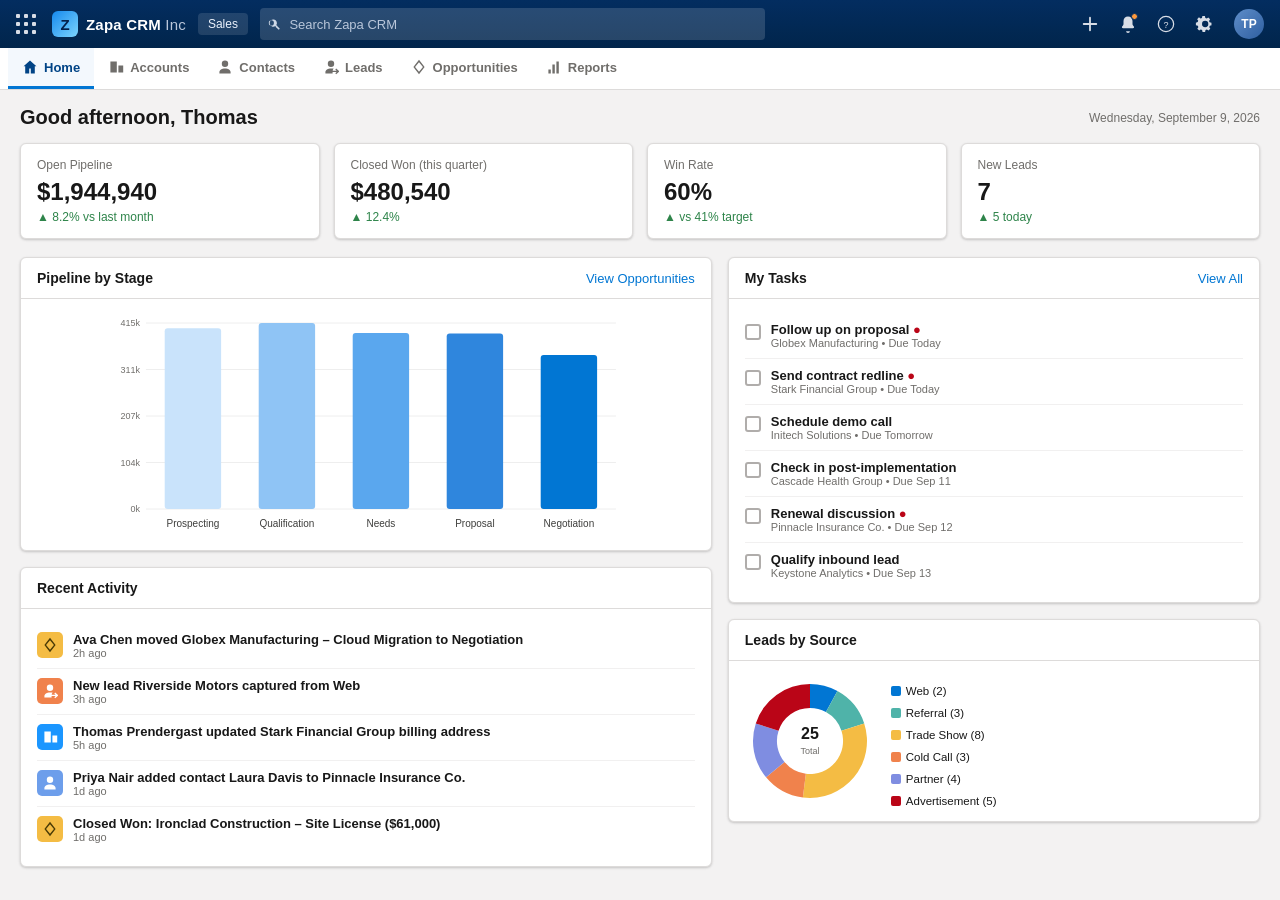
==== zapa-crm/index.html @ eaf77b40 "Add files via upload" ====
<!DOCTYPE html>
<html lang="en">
<head>
<meta charset="UTF-8" />
<meta name="viewport" content="width=device-width, initial-scale=1.0" />
<title>Zapa CRM Inc</title>
<link rel="stylesheet" href="css/styles.css" />
</head>
<body>

<div id="toast-region" class="toast-region"></div>

<div class="app-shell">

  <!-- Global Header -->
  <header class="global-header">
    <button class="icon-btn waffle-btn" id="btn-launcher" title="App Launcher" aria-label="App Launcher">
      <svg viewBox="0 0 20 20" width="20" height="20"><g fill="currentColor">
        <rect x="0" y="0" width="4" height="4" rx="1"/><rect x="8" y="0" width="4" height="4" rx="1"/><rect x="16" y="0" width="4" height="4" rx="1"/>
        <rect x="0" y="8" width="4" height="4" rx="1"/><rect x="8" y="8" width="4" height="4" rx="1"/><rect x="16" y="8" width="4" height="4" rx="1"/>
        <rect x="0" y="16" width="4" height="4" rx="1"/><rect x="8" y="16" width="4" height="4" rx="1"/><rect x="16" y="16" width="4" height="4" rx="1"/>
      </g></svg>
    </button>

    <div class="brand">
      <span class="brand-mark">Z</span>
      <span class="brand-name">Zapa CRM<span class="brand-inc"> Inc</span></span>
    </div>

    <div class="app-name-chip">Sales</div>

    <div class="global-search">
      <svg viewBox="0 0 20 20" width="14" height="14"><path fill="currentColor" d="M13.6 12.2h-.7l-.6-.5a5.4 5.4 0 1 0-1.3 1.3l.5.6v.7L16 18.6 17.6 17l-4-4Zm-8.6 0a3.8 3.8 0 1 1 0-7.6 3.8 3.8 0 0 1 0 7.6Z"/></svg>
      <input type="text" id="global-search-input" placeholder="Search Zapa CRM"/>
    </div>

    <div class="header-spacer"></div>

    <button class="icon-btn" id="btn-new" title="Create New">
      <svg viewBox="0 0 20 20" width="18" height="18"><path fill="currentColor" d="M10 2a1 1 0 0 1 1 1v6h6a1 1 0 1 1 0 2h-6v6a1 1 0 1 1-2 0v-6H3a1 1 0 1 1 0-2h6V3a1 1 0 0 1 1-1Z"/></svg>
    </button>
    <button class="icon-btn" title="Notifications" id="btn-notif">
      <svg viewBox="0 0 20 20" width="18" height="18"><path fill="currentColor" d="M10 1.6c-3 0-5 2.1-5 5v3.3c0 .6-.2 1.2-.6 1.7l-.9 1.2c-.6.8 0 2 1 2h11c1 0 1.6-1.2 1-2l-.9-1.2c-.4-.5-.6-1.1-.6-1.7V6.6c0-2.9-2-5-5-5Z"/><path fill="currentColor" d="M10 20a2.2 2.2 0 0 0 2.2-2H7.8A2.2 2.2 0 0 0 10 20Z"/></svg>
      <span class="notif-dot"></span>
    </button>
    <button class="icon-btn" title="Help">
      <svg viewBox="0 0 20 20" width="18" height="18"><circle cx="10" cy="10" r="8.5" fill="none" stroke="currentColor" stroke-width="1.4"/><text x="10" y="14.5" font-size="10" text-anchor="middle" fill="currentColor" font-family="Arial">?</text></svg>
    </button>
    <button class="icon-btn" title="Setup">
      <svg viewBox="0 0 20 20" width="18" height="18"><path fill="currentColor" d="M17 11.4v-2.8l-2.1-.5a5.9 5.9 0 0 0-.6-1.5l1.2-1.8-2-2-1.8 1.2a5.9 5.9 0 0 0-1.5-.6L9.7 1H6.9l-.5 2.2c-.5.1-1 .3-1.5.6L3.1 2.6l-2 2 1.2 1.8c-.3.5-.5 1-.6 1.5L-.3 8.6v2.8l2.2.5c.1.5.3 1 .6 1.5L1.3 15.2l2 2 1.8-1.2c.5.3 1 .5 1.5.6l.5 2.2h2.8l.5-2.2c.5-.1 1-.3 1.5-.6l1.8 1.2 2-2-1.2-1.8c.3-.5.5-1 .6-1.5l2.2-.5ZM10 13.5a3.5 3.5 0 1 1 0-7 3.5 3.5 0 0 1 0 7Z" transform="translate(1.3,0)"/></svg>
    </button>
    <button class="avatar-btn" id="btn-avatar" title="Thomas Prendergast">
      <span class="avatar-circle">TP</span>
    </button>
  </header>

  <!-- App Launcher Overlay -->
  <div class="launcher-overlay" id="launcher-overlay">
    <div class="launcher-panel">
      <div class="launcher-search">
        <input type="text" placeholder="Search apps and items..."/>
      </div>
      <h3>All Apps</h3>
      <div class="launcher-grid" id="launcher-grid"></div>
    </div>
  </div>

  <!-- Tab Bar -->
  <nav class="tab-bar" id="tab-bar"></nav>

  <!-- Main content -->
  <main class="main-content" id="main-content"></main>
</div>

<!-- Modal root -->
<div class="modal-overlay" id="modal-overlay">
  <div class="modal-panel" id="modal-panel"></div>
</div>

<script src="js/data.js"></script>
<script src="js/charts.js"></script>
<script src="js/app.js"></script>
</body>
</html>
---- zapa-crm/css/styles.css ----
:root {
  --sf-header-bg: #032d60;
  --sf-header-bg-2: #01254b;
  --sf-blue: #0176d3;
  --sf-blue-dark: #014486;
  --sf-blue-light: #eef4fb;
  --sf-bg: #f3f2f2;
  --sf-border: #dddbda;
  --sf-text: #181818;
  --sf-text-secondary: #706e6b;
  --sf-success: #2e844a;
  --sf-success-bg: #e6f5ec;
  --sf-warning: #b26100;
  --sf-warning-bg: #fff4e5;
  --sf-error: #ba0517;
  --sf-error-bg: #fde8e8;
  --sf-card-radius: 6px;
  --shadow-1: 0 1px 3px 0 rgba(0,0,0,.12), 0 1px 2px 0 rgba(0,0,0,.08);
  --shadow-2: 0 2px 6px 0 rgba(0,0,0,.14);
}

* { box-sizing: border-box; }
html, body { height: 100%; }
body {
  margin: 0;
  font-family: -apple-system, "Salesforce Sans", "Segoe UI", Helvetica, Arial, sans-serif;
  color: var(--sf-text);
  background: var(--sf-bg);
  font-size: 13px;
  -webkit-font-smoothing: antialiased;
}
button { font-family: inherit; cursor: pointer; }
a { color: var(--sf-blue); text-decoration: none; cursor: pointer; }
a:hover { text-decoration: underline; }

.app-shell { display: flex; flex-direction: column; height: 100vh; }

/* ============ Global Header ============ */
.global-header {
  height: 48px;
  min-height: 48px;
  background: linear-gradient(180deg, var(--sf-header-bg) 0%, var(--sf-header-bg-2) 100%);
  color: #fff;
  display: flex;
  align-items: center;
  padding: 0 10px;
  gap: 6px;
  z-index: 50;
}
.icon-btn {
  background: transparent;
  border: none;
  color: #d8dde6;
  width: 32px;
  height: 32px;
  border-radius: 4px;
  display: flex;
  align-items: center;
  justify-content: center;
  position: relative;
}
.icon-btn:hover { background: rgba(255,255,255,.12); color: #fff; }
.notif-dot {
  position: absolute; top: 5px; right: 6px;
  width: 7px; height: 7px; border-radius: 50%;
  background: #ff9a3c; border: 1px solid var(--sf-header-bg);
}
.brand { display: flex; align-items: center; gap: 8px; margin-left: 4px; margin-right: 6px; white-space: nowrap; }
.brand-mark {
  width: 26px; height: 26px; border-radius: 6px;
  background: linear-gradient(135deg, #1589ee, #7cd4fd);
  color: #04204a;
  font-weight: 800; font-size: 15px;
  display: flex; align-items: center; justify-content: center;
}
.brand-name { font-weight: 700; font-size: 15px; letter-spacing: .2px; color: #fff; }
.brand-inc { font-weight: 400; color: #b9c6da; }
.app-name-chip {
  background: rgba(255,255,255,.12);
  padding: 4px 10px;
  border-radius: 4px;
  font-size: 12px;
  color: #eaf1fb;
  margin-right: 6px;
  white-space: nowrap;
  display: none;
}
@media (min-width: 900px) { .app-name-chip { display: inline-block; } }

.global-search {
  flex: 1 1 auto;
  max-width: 560px;
  background: rgba(255,255,255,.15);
  border-radius: 4px;
  display: flex;
  align-items: center;
  padding: 0 8px;
  height: 32px;
  color: #cfd8e6;
}
.global-search input {
  background: transparent;
  border: none;
  outline: none;
  color: #fff;
  margin-left: 6px;
  width: 100%;
  font-size: 13px;
}
.global-search input::placeholder { color: #b9c6da; }
.header-spacer { flex: 1 1 auto; }
.avatar-btn { background: transparent; border: none; margin-left: 2px; }
.avatar-circle {
  width: 30px; height: 30px; border-radius: 50%;
  background: #7f8fa6;
  background: linear-gradient(135deg,#5e8dc9,#2f5fa0);
  color: #fff; font-weight: 700; font-size: 12px;
  display: flex; align-items: center; justify-content: center;
}

/* ============ App Launcher ============ */
.launcher-overlay {
  display: none;
  position: fixed; inset: 0; background: rgba(0,0,0,.35); z-index: 100;
  align-items: flex-start; justify-content: center;
}
.launcher-overlay.open { display: flex; }
.launcher-panel {
  margin-top: 60px;
  background: #fff; border-radius: 8px; width: 720px; max-width: 92vw;
  max-height: 78vh; overflow-y: auto; padding: 18px 22px; box-shadow: var(--shadow-2);
}
.launcher-search input {
  width: 100%; padding: 9px 12px; border: 1px solid var(--sf-border); border-radius: 4px; font-size: 13px; outline: none;
}
.launcher-panel h3 { font-size: 12px; text-transform: uppercase; color: var(--sf-text-secondary); margin: 18px 0 10px; letter-spacing: .04em; }
.launcher-grid { display: grid; grid-template-columns: repeat(4, 1fr); gap: 4px; }
.launcher-item {
  display: flex; flex-direction: column; align-items: center; gap: 8px;
  padding: 14px 6px; border-radius: 6px; text-align: center;
}
.launcher-item:hover { background: #f3f6fa; }
.launcher-icon {
  width: 44px; height: 44px; border-radius: 8px; display: flex; align-items: center; justify-content: center; color: #fff; font-size: 18px;
}
.launcher-item span.label { font-size: 12px; color: var(--sf-text); }

/* ============ Tab bar ============ */
.tab-bar {
  background: #fff;
  border-bottom: 1px solid var(--sf-border);
  display: flex;
  align-items: stretch;
  height: 42px;
  padding-left: 8px;
  overflow-x: auto;
  flex: 0 0 auto;
}
.tab-item {
  display: flex; align-items: center; gap: 6px;
  padding: 0 14px;
  color: var(--sf-text-secondary);
  font-weight: 600;
  border-bottom: 3px solid transparent;
  white-space: nowrap;
}
.tab-item svg { flex: 0 0 auto; }
.tab-item:hover { background: #f3f3f3; color: var(--sf-text); cursor: pointer; }
.tab-item.active { color: var(--sf-blue-dark); border-bottom-color: var(--sf-blue); background: #f3f8fd; }

/* ============ Main content ============ */
.main-content { flex: 1 1 auto; overflow-y: auto; padding: 16px 20px 40px; }
.page-title-row { display: flex; align-items: center; justify-content: space-between; margin-bottom: 14px; flex-wrap: wrap; gap: 10px; }
.page-title { display:flex; align-items:center; gap:10px; }
.page-title h1 { font-size: 20px; margin: 0; font-weight: 700; }
.page-subtitle { color: var(--sf-text-secondary); font-size: 12px; }

.btn {
  border: 1px solid var(--sf-blue);
  background: #fff; color: var(--sf-blue);
  padding: 7px 14px; border-radius: 4px; font-size: 13px; font-weight: 600;
}
.btn:hover { background: var(--sf-blue-light); }
.btn-primary { background: var(--sf-blue); color: #fff; }
.btn-primary:hover { background: var(--sf-blue-dark); }
.btn-sm { padding: 4px 10px; font-size: 12px; }
.btn-neutral { border-color: var(--sf-border); color: var(--sf-text); }
.btn-neutral:hover { background: #f3f3f3; }
.btn-icon { display:inline-flex; align-items:center; gap:6px; }

/* ============ KPI tiles ============ */
.kpi-row { display: grid; grid-template-columns: repeat(4, 1fr); gap: 14px; margin-bottom: 18px; }
@media (max-width: 1100px) { .kpi-row { grid-template-columns: repeat(2, 1fr); } }
.kpi-card {
  background: #fff; border: 1px solid var(--sf-border); border-radius: var(--sf-card-radius);
  padding: 14px 16px; box-shadow: var(--shadow-1);
}
.kpi-label { color: var(--sf-text-secondary); font-size: 12px; margin-bottom: 6px; }
.kpi-value { font-size: 24px; font-weight: 700; }
.kpi-trend { font-size: 12px; margin-top: 4px; }
.kpi-trend.up { color: var(--sf-success); }
.kpi-trend.down { color: var(--sf-error); }

/* ============ Cards / Panels ============ */
.card {
  background: #fff; border: 1px solid var(--sf-border); border-radius: var(--sf-card-radius);
  box-shadow: var(--shadow-1); margin-bottom: 16px;
}
.card-header {
  display: flex; align-items: center; justify-content: space-between;
  padding: 12px 16px; border-bottom: 1px solid var(--sf-border);
}
.card-header h2 { font-size: 14px; margin: 0; font-weight: 700; }
.card-body { padding: 14px 16px; }

.dashboard-grid { display: grid; grid-template-columns: 1.3fr 1fr; gap: 16px; align-items: start; }
@media (max-width: 1000px) { .dashboard-grid { grid-template-columns: 1fr; } }

.task-list { list-style: none; margin: 0; padding: 0; }
.task-item { display: flex; align-items: flex-start; gap: 10px; padding: 9px 0; border-bottom: 1px solid #f1f0f0; }
.task-item:last-child { border-bottom: none; }
.task-checkbox { width: 16px; height: 16px; border: 2px solid #b0adab; border-radius: 3px; margin-top: 2px; flex: 0 0 auto; }
.task-priority-high { color: var(--sf-error); font-weight: 700; }
.task-main { flex: 1; }
.task-subject { font-weight: 600; }
.task-meta { color: var(--sf-text-secondary); font-size: 11px; }

/* ============ Object icons ============ */
.obj-icon { border-radius: 5px; display: inline-flex; align-items: center; justify-content: center; color: #fff; flex: 0 0 auto; font-weight: 700; }
.obj-icon.lead { background: #f0824c; }
.obj-icon.contact { background: #6d9eeb; }
.obj-icon.account { background: #1b96ff; }
.obj-icon.opportunity { background: #f4bc44; color: #4a3b06; }
.obj-icon.task { background: #7f8de1; }
.obj-icon.report { background: #4fb3a9; }

/* ============ List view ============ */
.list-toolbar { display: flex; align-items: center; gap: 10px; margin-bottom: 10px; flex-wrap: wrap; }
.list-toolbar .search-mini { flex: 1; max-width: 280px; position: relative; }
.search-mini input { width: 100%; padding: 6px 10px 6px 28px; border: 1px solid var(--sf-border); border-radius: 4px; font-size: 12px; }
.search-mini svg { position: absolute; left: 8px; top: 7px; color: var(--sf-text-secondary); }
.count-chip { color: var(--sf-text-secondary); font-size: 12px; }

table.data-table { width: 100%; border-collapse: collapse; background: #fff; }
table.data-table th {
  text-align: left; font-size: 12px; color: var(--sf-text-secondary);
  background: #fafaf9; border-bottom: 1px solid var(--sf-border); padding: 8px 12px; font-weight: 700;
  position: sticky; top: 0;
}
table.data-table td { padding: 9px 12px; border-bottom: 1px solid #f1f0f0; font-size: 13px; vertical-align: middle; }
table.data-table tr:hover td { background: #f7f9fc; }
.row-name-cell { display: flex; align-items: center; gap: 8px; }

.badge { display: inline-block; padding: 2px 9px; border-radius: 10px; font-size: 11px; font-weight: 700; }
.badge-new { background: #eef4fb; color: #0176d3; }
.badge-working { background: var(--sf-warning-bg); color: var(--sf-warning); }
.badge-qualified { background: var(--sf-success-bg); color: var(--sf-success); }
.badge-unqualified { background: #f1f0f0; color: var(--sf-text-secondary); }
.badge-won { background: var(--sf-success-bg); color: var(--sf-success); }
.badge-lost { background: var(--sf-error-bg); color: var(--sf-error); }
.badge-open { background: #eef4fb; color: #0176d3; }

/* ============ Record detail ============ */
.record-header {
  background: #fff; border: 1px solid var(--sf-border); border-radius: var(--sf-card-radius); box-shadow: var(--shadow-1);
  padding: 14px 18px; margin-bottom: 14px;
}
.record-header-top { display: flex; align-items: flex-start; gap: 12px; }
.record-icon-lg { width: 42px; height: 42px; font-size: 16px; border-radius: 8px; }
.record-title-block { flex: 1; }
.record-title-block .eyebrow { color: var(--sf-text-secondary); font-size: 12px; }
.record-title-block h1 { font-size: 19px; margin: 2px 0 0; }
.record-actions { display: flex; gap: 8px; }
.record-fields-grid { display: grid; grid-template-columns: repeat(4, 1fr); gap: 14px; margin-top: 16px; }
@media (max-width: 1000px) { .record-fields-grid { grid-template-columns: repeat(2, 1fr); } }
.field-block .field-label { color: var(--sf-text-secondary); font-size: 11px; margin-bottom: 3px; }
.field-block .field-value { font-size: 13px; font-weight: 500; }

/* Path component (opportunity stage) */
.path-bar { display: flex; margin-top: 14px; border-radius: 4px; overflow: hidden; }
.path-step {
  flex: 1; text-align: center; padding: 7px 4px; font-size: 11.5px; font-weight: 700;
  background: #e5e5e5; color: #6b6b6b; position: relative;
  clip-path: polygon(0 0, 92% 0, 100% 50%, 92% 100%, 0 100%, 8% 50%);
  margin-left: -8px;
}
.path-step:first-child { margin-left: 0; clip-path: polygon(0 0, 92% 0, 100% 50%, 92% 100%, 0 100%); }
.path-step.done { background: #7ac9a3; color: #fff; }
.path-step.current { background: var(--sf-blue); color: #fff; }
.path-step.lost { background: var(--sf-error); color: #fff; }

.related-tabs { display: flex; gap: 4px; border-bottom: 1px solid var(--sf-border); margin-bottom: 0; }
.related-tab { padding: 10px 14px; font-size: 13px; font-weight: 600; color: var(--sf-text-secondary); border-bottom: 3px solid transparent; }
.related-tab.active { color: var(--sf-blue-dark); border-bottom-color: var(--sf-blue); }
.related-tab:hover { cursor: pointer; color: var(--sf-text); }

/* ============ Kanban ============ */
.kanban-wrap { overflow-x: auto; padding-bottom: 10px; }
.kanban-board { display: flex; gap: 12px; min-width: max-content; }
.kanban-col { width: 260px; flex: 0 0 260px; background: #f3f3f3; border-radius: 6px; padding: 8px; }
.kanban-col-header { padding: 6px 8px 10px; }
.kanban-col-title { font-weight: 700; font-size: 13px; display: flex; justify-content: space-between; }
.kanban-col-sum { color: var(--sf-text-secondary); font-size: 11px; margin-top: 2px; }
.kanban-col-bar { height: 4px; border-radius: 2px; background: var(--sf-blue); margin-top: 8px; }
.kanban-card {
  background: #fff; border: 1px solid var(--sf-border); border-radius: 6px; padding: 10px 12px; margin-bottom: 8px; box-shadow: var(--shadow-1);
}
.kanban-card:hover { box-shadow: var(--shadow-2); cursor: pointer; }
.kanban-card .kc-name { font-weight: 700; font-size: 12.5px; margin-bottom: 4px; }
.kanban-card .kc-account { color: var(--sf-text-secondary); font-size: 11.5px; margin-bottom: 6px; }
.kanban-card .kc-amount { font-weight: 700; font-size: 13px; color: #16325c; }
.kanban-card .kc-meta { display: flex; justify-content: space-between; align-items: center; margin-top: 6px; font-size: 11px; color: var(--sf-text-secondary); }
.view-toggle { display: flex; border: 1px solid var(--sf-border); border-radius: 4px; overflow: hidden; }
.view-toggle button { border: none; background: #fff; padding: 6px 12px; font-size: 12px; font-weight: 600; color: var(--sf-text-secondary); }
.view-toggle button.active { background: var(--sf-blue-light); color: var(--sf-blue-dark); }

/* ============ Charts ============ */
.chart-legend { display: flex; flex-wrap: wrap; gap: 10px; margin-top: 10px; font-size: 11.5px; }
.legend-item { display: flex; align-items: center; gap: 5px; }
.legend-swatch { width: 10px; height: 10px; border-radius: 2px; }

/* ============ Modal ============ */
.modal-overlay { display: none; position: fixed; inset: 0; background: rgba(0,0,0,.4); z-index: 200; align-items: center; justify-content: center; }
.modal-overlay.open { display: flex; }
.modal-panel { background: #fff; border-radius: 8px; width: 480px; max-width: 92vw; max-height: 88vh; overflow-y: auto; box-shadow: var(--shadow-2); }
.modal-header { padding: 16px 20px; border-bottom: 1px solid var(--sf-border); display: flex; justify-content: space-between; align-items: center; }
.modal-header h2 { margin: 0; font-size: 16px; }
.modal-close { border: none; background: transparent; font-size: 18px; color: var(--sf-text-secondary); }
.modal-body { padding: 16px 20px; }
.form-row { margin-bottom: 14px; }
.form-row label { display: block; font-size: 12px; font-weight: 600; margin-bottom: 4px; }
.form-row input, .form-row select, .form-row textarea {
  width: 100%; padding: 8px 10px; border: 1px solid var(--sf-border); border-radius: 4px; font-size: 13px; outline: none; font-family: inherit;
}
.form-row input:focus, .form-row select:focus, .form-row textarea:focus { border-color: var(--sf-blue); box-shadow: 0 0 0 1px var(--sf-blue); }
.modal-footer { padding: 14px 20px; border-top: 1px solid var(--sf-border); display: flex; justify-content: flex-end; gap: 8px; }

/* ============ Toast ============ */
.toast-region { position: fixed; top: 58px; right: 16px; z-index: 300; display: flex; flex-direction: column; gap: 8px; }
.toast { background: #04844b; color: #fff; padding: 12px 16px; border-radius: 4px; box-shadow: var(--shadow-2); font-size: 13px; max-width: 320px; animation: toast-in .2s ease-out; }
.toast.error { background: var(--sf-error); }
@keyframes toast-in { from { transform: translateY(-8px); opacity: 0; } to { transform: translateY(0); opacity: 1; } }

.breadcrumb { font-size: 12px; color: var(--sf-text-secondary); margin-bottom: 8px; }
.breadcrumb a { color: var(--sf-blue); }

.empty-state { text-align: center; padding: 40px 20px; color: var(--sf-text-secondary); }

.rating-star { color: #f4bc44; }
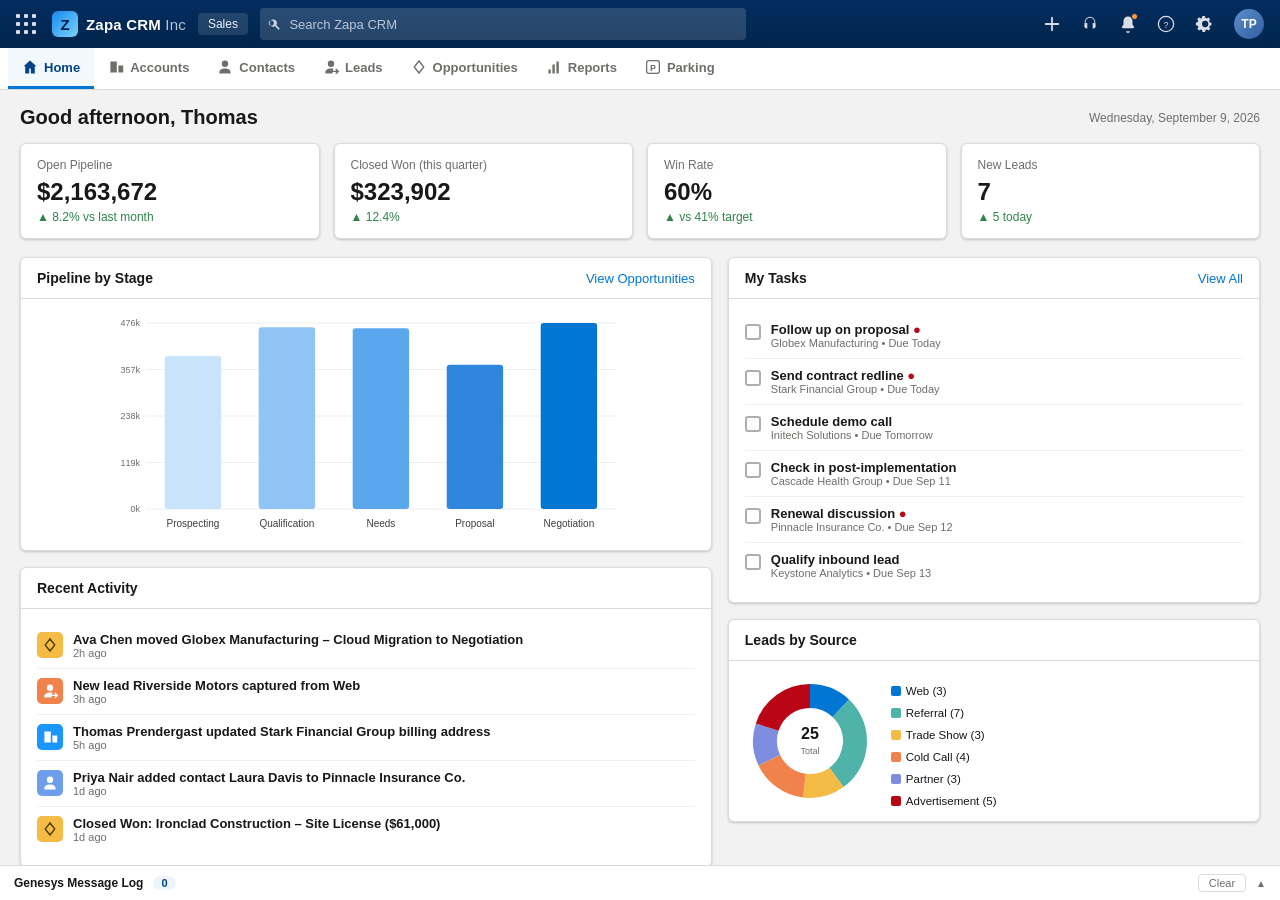
==== commit d63d69eb: "Add files via upload" ====
--- a/zapa-crm/index.html
+++ b/zapa-crm/index.html
@@ -39,6 +39,9 @@
     <button class="icon-btn" id="btn-new" title="Create New">
       <svg viewBox="0 0 20 20" width="18" height="18"><path fill="currentColor" d="M10 2a1 1 0 0 1 1 1v6h6a1 1 0 1 1 0 2h-6v6a1 1 0 1 1-2 0v-6H3a1 1 0 1 1 0-2h6V3a1 1 0 0 1 1-1Z"/></svg>
     </button>
+    <button class="icon-btn" id="btn-genesys" title="Genesys Cloud">
+      <svg viewBox="0 0 20 20" width="18" height="18"><path fill="currentColor" d="M10 2a6 6 0 0 0-6 6v4.5A2.5 2.5 0 0 0 6.5 15H7v-6H5V8a5 5 0 0 1 10 0v1h-2v6h.5a2.5 2.5 0 0 0 2.5-2.5V8a6 6 0 0 0-6-6Z"/><rect x="4" y="10" width="2.6" height="4.4" rx="1" fill="currentColor"/><rect x="13.4" y="10" width="2.6" height="4.4" rx="1" fill="currentColor"/></svg>
+    </button>
     <button class="icon-btn" title="Notifications" id="btn-notif">
       <svg viewBox="0 0 20 20" width="18" height="18"><path fill="currentColor" d="M10 1.6c-3 0-5 2.1-5 5v3.3c0 .6-.2 1.2-.6 1.7l-.9 1.2c-.6.8 0 2 1 2h11c1 0 1.6-1.2 1-2l-.9-1.2c-.4-.5-.6-1.1-.6-1.7V6.6c0-2.9-2-5-5-5Z"/><path fill="currentColor" d="M10 20a2.2 2.2 0 0 0 2.2-2H7.8A2.2 2.2 0 0 0 10 20Z"/></svg>
       <span class="notif-dot"></span>
@@ -54,6 +57,33 @@
     </button>
   </header>
 
+  <!-- Composable Desktop Broker popover — toggled from the TP avatar icon.
+       The iframe stays mounted (even while hidden) so it keeps sharing one
+       authenticated session with all Composable Desktop components (e.g. the
+       Copilot gadget), the same way the Genesys Cloud popover works. -->
+  <div class="genesys-broker" id="genesys-broker">
+    <div class="genesys-broker-arrow" id="genesys-broker-arrow"></div>
+    <div class="genesys-broker-header">
+      <h2>Genesys Broker</h2>
+      <button class="genesys-broker-close" id="genesys-broker-close" title="Close">&times;</button>
+    </div>
+    <div class="genesys-broker-body">
+      <iframe id="genesys-broker-iframe" title="Genesys Cloud Broker"
+        src="https://apps.inindca.com/crm-embeddable-desktop/?show-broker-ui"
+        allow="camera *; microphone *; autoplay *; hid *; local-network-access *"></iframe>
+    </div>
+  </div>
+
+  <!-- Genesys Cloud popover panel -->
+  <div class="genesys-panel" id="genesys-panel">
+    <div class="genesys-panel-arrow" id="genesys-panel-arrow"></div>
+    <div class="genesys-panel-header">
+      <h2>Genesys Cloud</h2>
+      <button class="genesys-panel-close" id="genesys-panel-close" title="Close">&times;</button>
+    </div>
+    <div class="genesys-panel-body" id="genesys-panel-body"></div>
+  </div>
+
   <!-- App Launcher Overlay -->
   <div class="launcher-overlay" id="launcher-overlay">
     <div class="launcher-panel">
@@ -68,8 +98,22 @@
   <!-- Tab Bar -->
   <nav class="tab-bar" id="tab-bar"></nav>
 
+  <!-- Lead record tabs — one appears each time a Lead is opened -->
+  <nav class="lead-tab-bar" id="lead-tab-bar"></nav>
+
   <!-- Main content -->
   <main class="main-content" id="main-content"></main>
+
+  <!-- Message Log — every postMessage sent/received by the Genesys panels -->
+  <div class="message-log" id="message-log">
+    <div class="message-log-header" id="message-log-toggle">
+      <span class="message-log-title">Genesys Message Log</span>
+      <span class="message-log-count" id="message-log-count">0</span>
+      <button class="message-log-clear" id="message-log-clear" title="Clear log">Clear</button>
+      <span class="message-log-chevron" id="message-log-chevron">&#9650;</span>
+    </div>
+    <div class="message-log-body" id="message-log-body"></div>
+  </div>
 </div>
 
 <!-- Modal root -->
--- a/zapa-crm/css/styles.css
+++ b/zapa-crm/css/styles.css
@@ -168,6 +168,40 @@
 .tab-item:hover { background: #f3f3f3; color: var(--sf-text); cursor: pointer; }
 .tab-item.active { color: var(--sf-blue-dark); border-bottom-color: var(--sf-blue); background: #f3f8fd; }
 
+/* ============ Lead record tabs ============ */
+.lead-tab-bar {
+  background: #f3f3f3;
+  border-bottom: 1px solid var(--sf-border);
+  display: none;
+  align-items: stretch;
+  height: 34px;
+  padding-left: 8px;
+  overflow-x: auto;
+  flex: 0 0 auto;
+  gap: 2px;
+}
+.lead-tab-bar.has-tabs { display: flex; }
+.lead-tab-item {
+  display: flex; align-items: center; gap: 8px;
+  padding: 0 8px 0 12px;
+  color: var(--sf-text-secondary);
+  font-size: 12px; font-weight: 600;
+  background: #fff;
+  border: 1px solid var(--sf-border);
+  border-bottom: none;
+  border-radius: 6px 6px 0 0;
+  margin-top: 4px;
+  white-space: nowrap;
+  cursor: pointer;
+}
+.lead-tab-item:hover { color: var(--sf-text); }
+.lead-tab-item.active { color: var(--sf-blue-dark); background: #fff; box-shadow: 0 -2px 0 var(--sf-blue) inset; }
+.lead-tab-close {
+  border: none; background: transparent; color: inherit; opacity: .6;
+  font-size: 14px; line-height: 1; padding: 2px 4px; border-radius: 3px;
+}
+.lead-tab-close:hover { opacity: 1; background: #eee; }
+
 /* ============ Main content ============ */
 .main-content { flex: 1 1 auto; overflow-y: auto; padding: 16px 20px 40px; }
 .page-title-row { display: flex; align-items: center; justify-content: space-between; margin-bottom: 14px; flex-wrap: wrap; gap: 10px; }
@@ -212,6 +246,11 @@
 }
 .card-header h2 { font-size: 14px; margin: 0; font-weight: 700; }
 .card-body { padding: 14px 16px; }
+
+.collapsible-card .card-header { cursor: pointer; user-select: none; }
+.collapsible-chevron { font-size: 10px; color: var(--sf-text-secondary); transition: transform .15s ease; }
+.collapsible-card.collapsed .collapsible-chevron { transform: rotate(180deg); }
+.collapsible-card.collapsed .card-body { display: none; }
 
 .dashboard-grid { display: grid; grid-template-columns: 1.3fr 1fr; gap: 16px; align-items: start; }
 @media (max-width: 1000px) { .dashboard-grid { grid-template-columns: 1fr; } }
@@ -347,3 +386,138 @@
 .empty-state { text-align: center; padding: 40px 20px; color: var(--sf-text-secondary); }
 
 .rating-star { color: #f4bc44; }
+
+/* ============ Composable Desktop Broker popover (shared auth) ============ */
+.genesys-broker {
+  position: fixed;
+  width: 260px;
+  height: 400px;
+  background: #fff;
+  border-radius: 8px;
+  box-shadow: var(--shadow-2);
+  z-index: 150;
+  display: none;
+  flex-direction: column;
+  overflow: hidden;
+}
+.genesys-broker.open { display: flex; }
+.genesys-broker-arrow {
+  position: absolute;
+  top: -6px;
+  width: 14px;
+  height: 14px;
+  background: var(--sf-header-bg);
+  transform: rotate(45deg);
+  border-radius: 2px;
+}
+.genesys-broker-header {
+  position: relative;
+  z-index: 1;
+  flex: 0 0 auto;
+  background: linear-gradient(180deg, var(--sf-header-bg) 0%, var(--sf-header-bg-2) 100%);
+  color: #fff;
+  padding: 12px 14px;
+  display: flex;
+  align-items: center;
+  justify-content: space-between;
+}
+.genesys-broker-header h2 { margin: 0; font-size: 14px; font-weight: 700; }
+.genesys-broker-close {
+  background: transparent; border: none; color: #fff; font-size: 16px; line-height: 1;
+  width: 24px; height: 24px; display: flex; align-items: center; justify-content: center; border-radius: 4px;
+}
+.genesys-broker-close:hover { background: rgba(255,255,255,.15); }
+.genesys-broker-body { flex: 1 1 auto; }
+.genesys-broker-body iframe { width: 100%; height: 100%; border: 0; display: block; }
+
+/* ============ Genesys Cloud popover panel ============ */
+.genesys-panel {
+  position: fixed;
+  width: 200px;
+  height: 500px;
+  background: #fff;
+  border-radius: 8px;
+  box-shadow: var(--shadow-2);
+  z-index: 150;
+  display: none;
+  flex-direction: column;
+  overflow: hidden;
+}
+.genesys-panel.open { display: flex; }
+.genesys-panel-arrow {
+  position: absolute;
+  top: -6px;
+  width: 14px;
+  height: 14px;
+  background: var(--sf-header-bg);
+  transform: rotate(45deg);
+  border-radius: 2px;
+}
+.genesys-panel-header {
+  position: relative;
+  z-index: 1;
+  flex: 0 0 auto;
+  background: linear-gradient(180deg, var(--sf-header-bg) 0%, var(--sf-header-bg-2) 100%);
+  color: #fff;
+  padding: 12px 14px;
+  display: flex;
+  align-items: center;
+  justify-content: space-between;
+}
+.genesys-panel-header h2 { margin: 0; font-size: 14px; font-weight: 700; }
+.genesys-panel-close {
+  background: transparent; border: none; color: #fff; font-size: 16px; line-height: 1;
+  width: 24px; height: 24px; display: flex; align-items: center; justify-content: center; border-radius: 4px;
+}
+.genesys-panel-close:hover { background: rgba(255,255,255,.15); }
+.genesys-panel-body { flex: 1 1 auto; }
+.genesys-panel-body iframe { width: 100%; height: 100%; border: 0; display: block; }
+
+/* ============ Message Log (footer) ============ */
+.message-log {
+  flex: 0 0 auto;
+  border-top: 1px solid var(--sf-border);
+  background: #fff;
+  z-index: 120;
+}
+.message-log-header {
+  display: flex;
+  align-items: center;
+  gap: 10px;
+  height: 34px;
+  padding: 0 14px;
+  cursor: pointer;
+  user-select: none;
+}
+.message-log-header:hover { background: #f7f7f7; }
+.message-log-title { font-size: 12px; font-weight: 700; color: var(--sf-text); }
+.message-log-count {
+  background: var(--sf-blue-light); color: var(--sf-blue-dark);
+  font-size: 11px; font-weight: 700; padding: 1px 8px; border-radius: 10px;
+}
+.message-log-clear {
+  margin-left: auto;
+  border: 1px solid var(--sf-border); background: #fff; color: var(--sf-text-secondary);
+  font-size: 11px; padding: 2px 10px; border-radius: 4px;
+}
+.message-log-clear:hover { background: #f3f3f3; }
+.message-log-chevron { font-size: 10px; color: var(--sf-text-secondary); transition: transform .15s ease; }
+.message-log.open .message-log-chevron { transform: rotate(180deg); }
+.message-log-body {
+  display: none;
+  max-height: 260px;
+  overflow-y: auto;
+  border-top: 1px solid var(--sf-border);
+  font-family: ui-monospace, SFMono-Regular, Menlo, Consolas, monospace;
+  font-size: 11.5px;
+}
+.message-log.open .message-log-body { display: block; }
+.message-log-entry { display: flex; gap: 8px; padding: 6px 14px; border-bottom: 1px solid #f1f0f0; align-items: flex-start; }
+.message-log-entry:hover { background: #fafafa; }
+.message-log-time { color: var(--sf-text-secondary); flex: 0 0 auto; white-space: nowrap; }
+.message-log-dir { flex: 0 0 auto; font-weight: 700; border-radius: 3px; padding: 0 6px; white-space: nowrap; }
+.message-log-dir.sent { background: var(--sf-success-bg); color: var(--sf-success); }
+.message-log-dir.received { background: var(--sf-blue-light); color: var(--sf-blue-dark); }
+.message-log-repeat { flex: 0 0 auto; font-weight: 700; color: var(--sf-text-secondary); background: #f1f0f0; border-radius: 3px; padding: 0 5px; }
+.message-log-json { flex: 1 1 auto; white-space: pre-wrap; word-break: break-all; color: var(--sf-text); }
+.message-log-empty { padding: 14px; color: var(--sf-text-secondary); font-size: 12px; text-align: center; }
